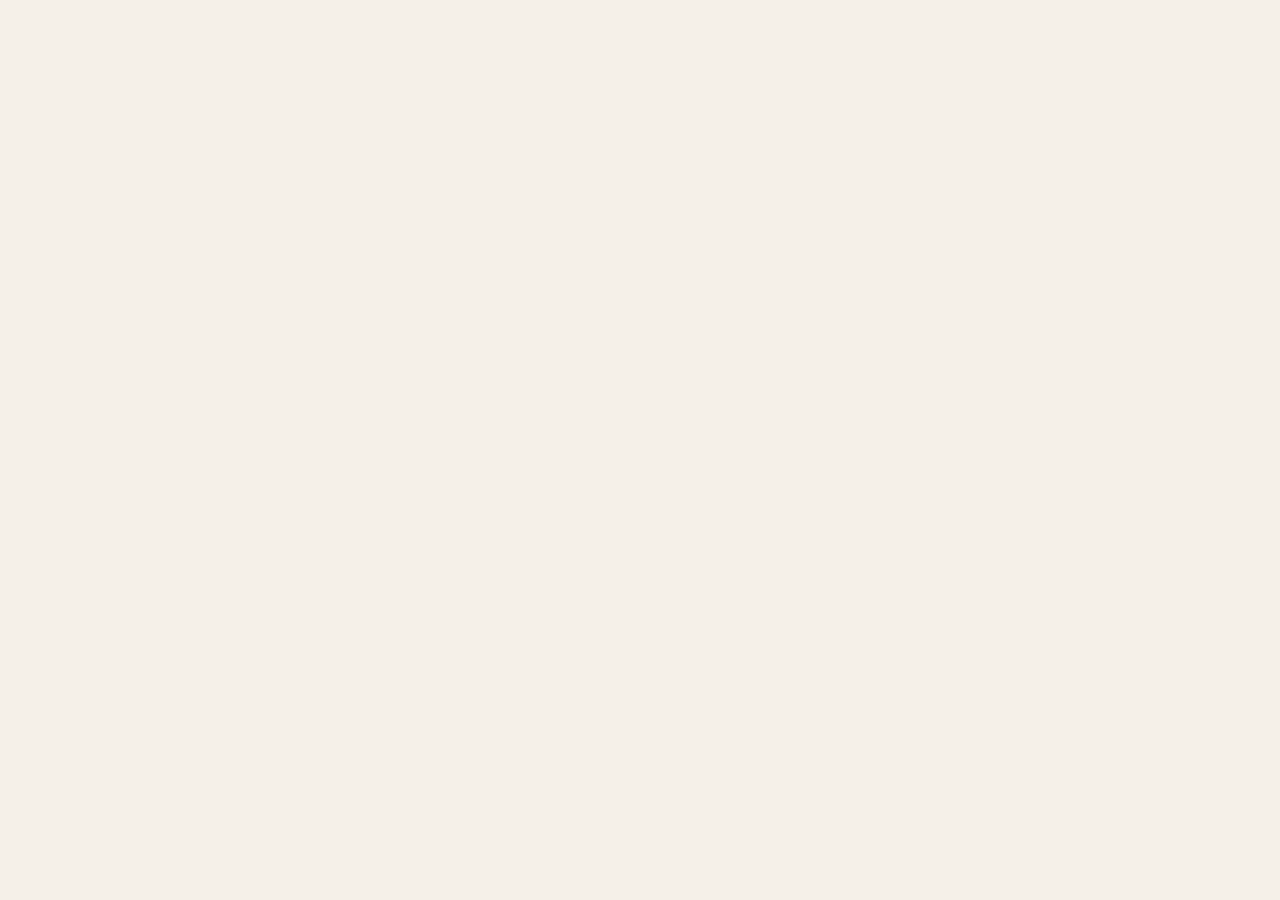
==== cgu.html @ 9139ba4c "Initial commit — plus2clicks.fr Co-Authored-By: Claude Sonnet 4.6 <noreply@anthropic.com>" ====
<!DOCTYPE html>
<html>
<head>
<meta charset="utf-8">
<meta name="viewport" content="width=device-width, initial-scale=1">
<script src="./support.js"></script>
</head>
<body>
<x-dc>
<helmet>
<link rel="preconnect" href="https://fonts.googleapis.com">
<link href="https://fonts.googleapis.com/css2?family=Luckiest+Guy&family=DM+Sans:opsz,wght@9..40,400;9..40,500;9..40,600;9..40,700&display=swap" rel="stylesheet">
<style>*{box-sizing:border-box}body{margin:0;font-family:'DM Sans',system-ui,sans-serif;background:#F5F0E8;color:#1A1A1A}a{color:#D93B2B}a:hover{color:#c0311f}</style>
</helmet>
<nav style="background:#F5F0E8;padding:18px 40px;display:flex;align-items:center;justify-content:space-between;border-bottom:1px solid rgba(0,0,0,.08)">
  <a href="index.html" style="font-family:'DM Sans';font-weight:600;font-size:17px;color:#1A1A1A;text-decoration:none">← Matthis Pondaven</a>
</nav>
<main style="max-width:760px;margin:60px auto;padding:0 24px 80px">
  <h1 style="font-family:'Luckiest Guy',cursive;font-weight:400;font-size:48px;margin:0 0 10px">Conditions générales d'utilisation</h1>
  <p style="color:#666;font-size:14px;margin:0 0 40px">En vigueur au 1er janvier 2026</p>

  <h2 style="font-size:18px;font-weight:700;margin:32px 0 8px">1. Objet</h2>
  <p style="line-height:1.7;margin:0">Les présentes CGU régissent l'utilisation du site plus2clicks.fr, édité par Matthis Pondaven. En accédant au site, l'utilisateur accepte ces conditions.</p>

  <h2 style="font-size:18px;font-weight:700;margin:32px 0 8px">2. Accès au site</h2>
  <p style="line-height:1.7;margin:0">Le site est accessible gratuitement depuis tout appareil connecté. Matthis Pondaven se réserve le droit de modifier ou d'interrompre le site à tout moment sans préavis.</p>

  <h2 style="font-size:18px;font-weight:700;margin:32px 0 8px">3. Contenu</h2>
  <p style="line-height:1.7;margin:0">Les informations présentées sont fournies à titre indicatif. Les résultats (CTR, leads) affichés sont des exemples réels non contractuels. Matthis Pondaven ne garantit pas l'exactitude ou l'exhaustivité des informations.</p>

  <h2 style="font-size:18px;font-weight:700;margin:32px 0 8px">4. Liens externes</h2>
  <p style="line-height:1.7;margin:0">Le site contient des liens vers WhatsApp, Instagram et LinkedIn. Matthis Pondaven n'est pas responsable du contenu de ces plateformes tierces.</p>

  <h2 style="font-size:18px;font-weight:700;margin:32px 0 8px">5. Propriété intellectuelle</h2>
  <p style="line-height:1.7;margin:0">Tous les éléments du site sont protégés par le droit d'auteur. Toute reproduction sans autorisation est interdite.</p>

  <h2 style="font-size:18px;font-weight:700;margin:32px 0 8px">6. Données personnelles</h2>
  <p style="line-height:1.7;margin:0">Le site ne collecte aucune donnée personnelle via formulaire. Consultez la <a href="confidentialite.html">Politique de confidentialité</a> pour plus d'informations.</p>

  <h2 style="font-size:18px;font-weight:700;margin:32px 0 8px">7. Droit applicable</h2>
  <p style="line-height:1.7;margin:0">Les présentes CGU sont régies par le droit français. Tout litige sera soumis aux tribunaux compétents de France.</p>
</main>
<footer style="background:#141414;color:#777;padding:24px 40px;font-family:'DM Sans';font-size:13px;text-align:center">
  © 2026 Matthis Pondaven — Plus2Clicks. Tous droits réservés.
</footer>
</x-dc>
</body>
</html>
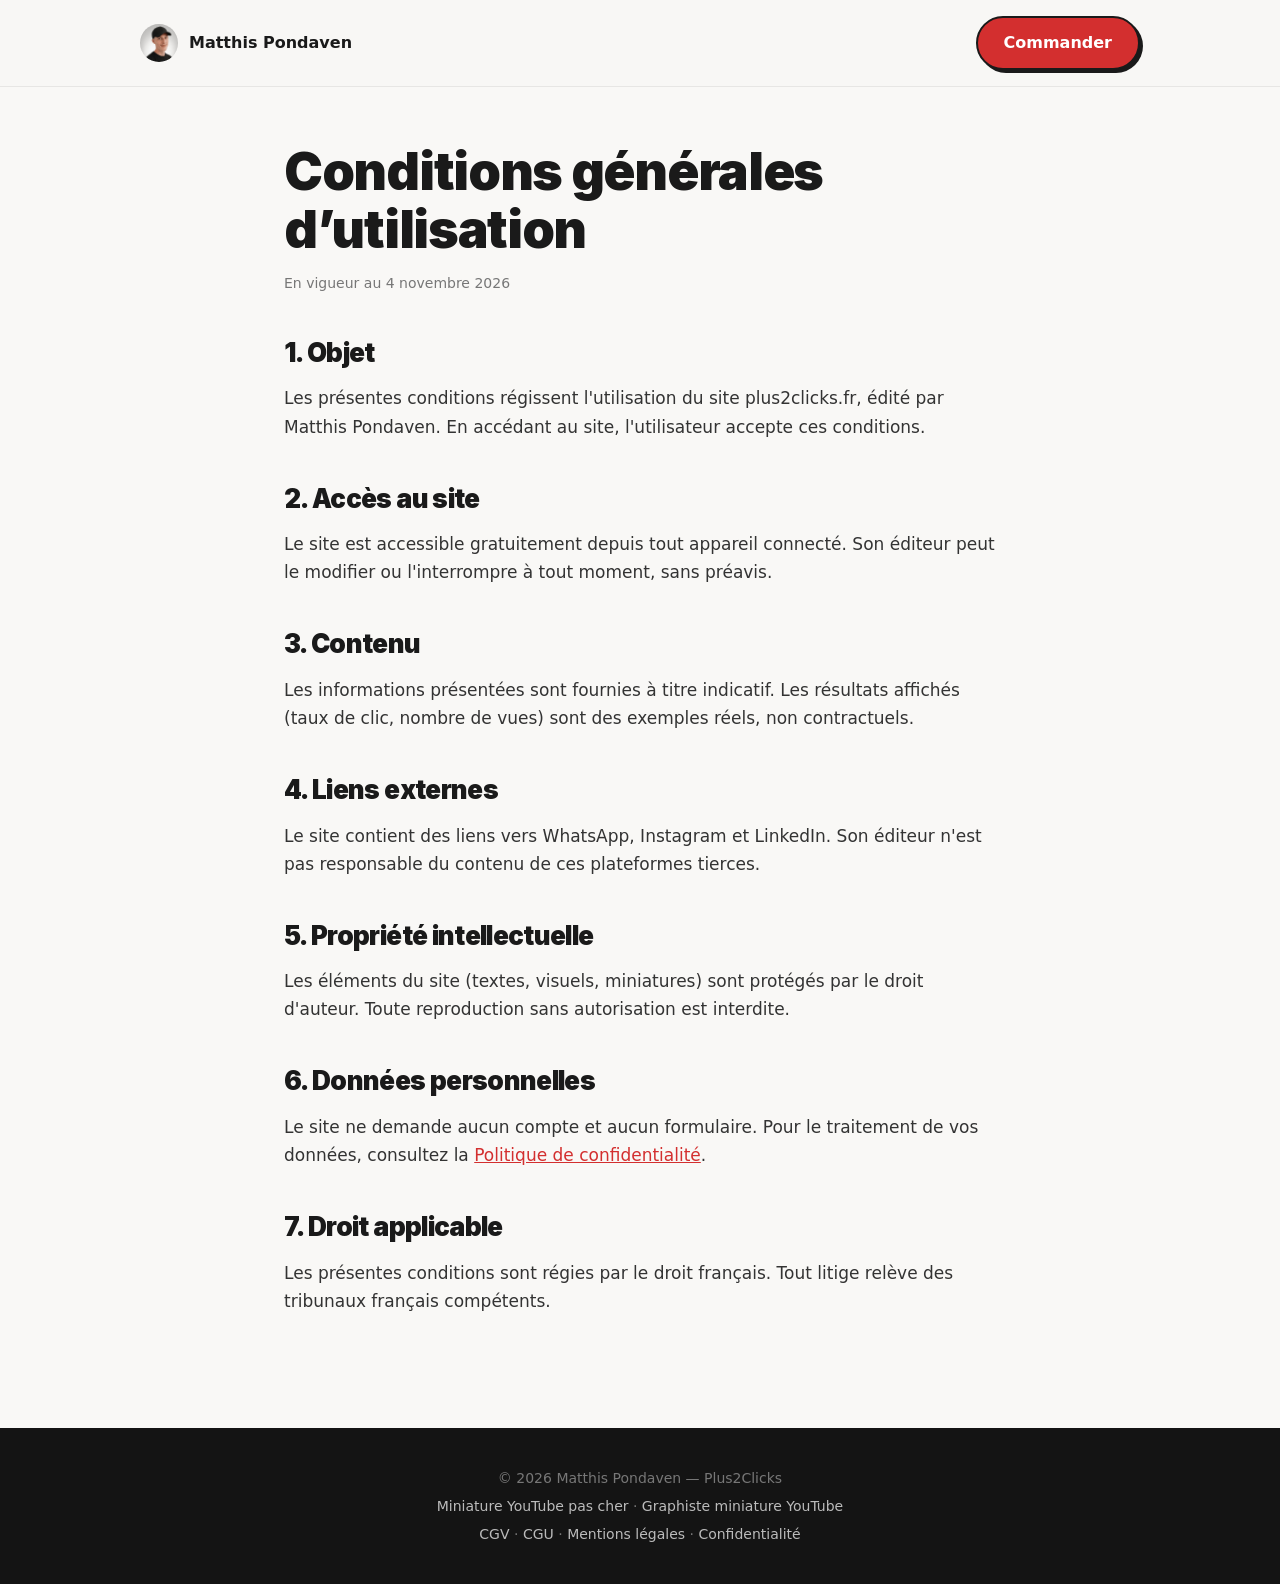
==== commit 1d6b6d36: "Style : polices hébergées, guides et CGU au même style, titre « Miniature YouTube » Les polices vien" ====
--- a/cgu.html
+++ b/cgu.html
@@ -1,48 +1,75 @@
 <!DOCTYPE html>
-<html>
+<html lang="fr">
 <head>
 <meta charset="utf-8">
 <meta name="viewport" content="width=device-width, initial-scale=1">
-<script src="./support.js"></script>
+<title>Conditions générales d’utilisation | Plus2Clicks</title>
+<meta name="description" content="Conditions générales d’utilisation du site plus2clicks.fr : accès, contenu, liens externes et données personnelles.">
+<meta name="robots" content="index, follow">
+<link rel="canonical" href="https://plus2clicks.fr/cgu.html">
+<meta property="og:type" content="website">
+<meta property="og:site_name" content="Plus2Clicks">
+<meta property="og:locale" content="fr_FR">
+<meta property="og:title" content="Conditions générales d’utilisation | Plus2Clicks">
+<meta property="og:description" content="Conditions générales d’utilisation du site plus2clicks.fr : accès, contenu, liens externes et données personnelles.">
+<meta property="og:url" content="https://plus2clicks.fr/cgu.html">
+<meta property="og:image" content="https://plus2clicks.fr/img/og-cover.jpg">
+<link rel="icon" type="image/png" href="assets/favicon.png">
+<link rel="stylesheet" href="assets/fonts/fonts.css">
+<script defer src="https://cloud.umami.is/script.js" data-website-id="996ccb9f-3492-4d0f-80b6-0ccb431aa332"></script>
+<style>
+  *{box-sizing:border-box}
+  body{margin:0;font-family:'DM Sans',system-ui,sans-serif;color:#1A1A1A;background:#F9F8F6;line-height:1.65;-webkit-font-smoothing:antialiased}
+  a{color:#D32F2F}
+  h1,h2,h3{font-family:'Inter',system-ui,sans-serif;font-weight:900;letter-spacing:-0.025em;line-height:1.1}
+  h1{font-size:clamp(36px,5vw,52px);margin:0 0 14px}
+  h2{font-size:26px;margin:44px 0 12px}
+  h3{font-size:19px;margin:24px 0 6px}
+  p,li{font-size:17px;color:#333}
+  ul{padding-left:20px}
+  .lead{font-size:20px;color:#555}
+  .meta{font-size:14px;color:#777;margin:0 0 36px}
+  .nav{background:rgba(249,248,246,.92);border-bottom:1px solid rgba(0,0,0,.07);padding:16px 24px}
+  .nav-in{max-width:1000px;margin:0 auto;display:flex;align-items:center;justify-content:space-between;gap:16px}
+  .brand{display:flex;align-items:center;gap:11px;color:#1A1A1A;text-decoration:none;font-weight:700;font-size:16px}
+  .brand img{width:38px;height:38px;border-radius:50%;object-fit:cover;object-position:center 30%}
+  .btn{display:inline-flex;align-items:center;background:#D32F2F;color:#fff;font-weight:700;font-size:16px;padding:12px 26px;border-radius:50px;border:2.5px solid #1A1A1A;box-shadow:3px 3px 0 #1A1A1A;text-decoration:none;transition:transform .15s ease,box-shadow .15s ease}
+  .btn:hover{background:#E5574F;color:#fff;transform:translate(2px,2px);box-shadow:1px 1px 0 #1A1A1A}
+  main{max-width:760px;margin:0 auto;padding:56px 24px 96px}
+  .card{background:#fff;border-radius:18px;padding:30px;box-shadow:0 4px 20px rgba(0,0,0,.06);margin-top:28px}
+  .center{text-align:center}
+  footer{background:#141414;color:#777;padding:36px 24px;font-size:14px;text-align:center;line-height:2}
+  footer a{color:#bbb;text-decoration:none}
+  footer a:hover{color:#fff}
+</style>
 </head>
 <body>
-<x-dc>
-<helmet>
-<link rel="preconnect" href="https://fonts.googleapis.com">
-<link href="https://fonts.googleapis.com/css2?family=Luckiest+Guy&family=DM+Sans:opsz,wght@9..40,400;9..40,500;9..40,600;9..40,700&display=swap" rel="stylesheet">
-<style>*{box-sizing:border-box}body{margin:0;font-family:'DM Sans',system-ui,sans-serif;background:#F5F0E8;color:#1A1A1A}a{color:#D93B2B}a:hover{color:#c0311f}</style>
-</helmet>
-<nav style="background:#F5F0E8;padding:18px 40px;display:flex;align-items:center;justify-content:space-between;border-bottom:1px solid rgba(0,0,0,.08)">
-  <a href="index.html" style="font-family:'DM Sans';font-weight:600;font-size:17px;color:#1A1A1A;text-decoration:none">← Matthis Pondaven</a>
-</nav>
-<main style="max-width:760px;margin:60px auto;padding:0 24px 80px">
-  <h1 style="font-family:'Luckiest Guy',cursive;font-weight:400;font-size:48px;margin:0 0 10px">Conditions générales d'utilisation</h1>
-  <p style="color:#666;font-size:14px;margin:0 0 40px">En vigueur au 1er janvier 2026</p>
-
-  <h2 style="font-size:18px;font-weight:700;margin:32px 0 8px">1. Objet</h2>
-  <p style="line-height:1.7;margin:0">Les présentes CGU régissent l'utilisation du site plus2clicks.fr, édité par Matthis Pondaven. En accédant au site, l'utilisateur accepte ces conditions.</p>
-
-  <h2 style="font-size:18px;font-weight:700;margin:32px 0 8px">2. Accès au site</h2>
-  <p style="line-height:1.7;margin:0">Le site est accessible gratuitement depuis tout appareil connecté. Matthis Pondaven se réserve le droit de modifier ou d'interrompre le site à tout moment sans préavis.</p>
-
-  <h2 style="font-size:18px;font-weight:700;margin:32px 0 8px">3. Contenu</h2>
-  <p style="line-height:1.7;margin:0">Les informations présentées sont fournies à titre indicatif. Les résultats (CTR, leads) affichés sont des exemples réels non contractuels. Matthis Pondaven ne garantit pas l'exactitude ou l'exhaustivité des informations.</p>
-
-  <h2 style="font-size:18px;font-weight:700;margin:32px 0 8px">4. Liens externes</h2>
-  <p style="line-height:1.7;margin:0">Le site contient des liens vers WhatsApp, Instagram et LinkedIn. Matthis Pondaven n'est pas responsable du contenu de ces plateformes tierces.</p>
-
-  <h2 style="font-size:18px;font-weight:700;margin:32px 0 8px">5. Propriété intellectuelle</h2>
-  <p style="line-height:1.7;margin:0">Tous les éléments du site sont protégés par le droit d'auteur. Toute reproduction sans autorisation est interdite.</p>
-
-  <h2 style="font-size:18px;font-weight:700;margin:32px 0 8px">6. Données personnelles</h2>
-  <p style="line-height:1.7;margin:0">Le site ne collecte aucune donnée personnelle via formulaire. Consultez la <a href="confidentialite.html">Politique de confidentialité</a> pour plus d'informations.</p>
-
-  <h2 style="font-size:18px;font-weight:700;margin:32px 0 8px">7. Droit applicable</h2>
-  <p style="line-height:1.7;margin:0">Les présentes CGU sont régies par le droit français. Tout litige sera soumis aux tribunaux compétents de France.</p>
+<header class="nav"><div class="nav-in">
+  <a class="brand" href="index.html"><img src="assets/matthis.jpg" alt="" width="38" height="38">Matthis Pondaven</a>
+  <a class="btn" href="index.html#offre">Commander</a>
+</div></header>
+<main>
+  <h1>Conditions générales d’utilisation</h1>
+  <p class="meta">En vigueur au 4 novembre 2026</p>
+  <h2>1. Objet</h2>
+  <p>Les présentes conditions régissent l'utilisation du site plus2clicks.fr, édité par Matthis Pondaven. En accédant au site, l'utilisateur accepte ces conditions.</p>
+  <h2>2. Accès au site</h2>
+  <p>Le site est accessible gratuitement depuis tout appareil connecté. Son éditeur peut le modifier ou l'interrompre à tout moment, sans préavis.</p>
+  <h2>3. Contenu</h2>
+  <p>Les informations présentées sont fournies à titre indicatif. Les résultats affichés (taux de clic, nombre de vues) sont des exemples réels, non contractuels.</p>
+  <h2>4. Liens externes</h2>
+  <p>Le site contient des liens vers WhatsApp, Instagram et LinkedIn. Son éditeur n'est pas responsable du contenu de ces plateformes tierces.</p>
+  <h2>5. Propriété intellectuelle</h2>
+  <p>Les éléments du site (textes, visuels, miniatures) sont protégés par le droit d'auteur. Toute reproduction sans autorisation est interdite.</p>
+  <h2>6. Données personnelles</h2>
+  <p>Le site ne demande aucun compte et aucun formulaire. Pour le traitement de vos données, consultez la <a href="confidentialite.html">Politique de confidentialité</a>.</p>
+  <h2>7. Droit applicable</h2>
+  <p>Les présentes conditions sont régies par le droit français. Tout litige relève des tribunaux français compétents.</p>
 </main>
-<footer style="background:#141414;color:#777;padding:24px 40px;font-family:'DM Sans';font-size:13px;text-align:center">
-  © 2026 Matthis Pondaven — Plus2Clicks. Tous droits réservés.
+<footer>
+  © 2026 Matthis Pondaven — Plus2Clicks<br>
+  <a href="miniature-youtube-pas-cher.html">Miniature YouTube pas cher</a> · <a href="graphiste-miniature-youtube.html">Graphiste miniature YouTube</a><br>
+  <a href="cgv.html">CGV</a> · <a href="cgu.html">CGU</a> · <a href="mentions-legales.html">Mentions légales</a> · <a href="confidentialite.html">Confidentialité</a>
 </footer>
-</x-dc>
 </body>
 </html>
--- a/assets/fonts/fonts.css
+++ b/assets/fonts/fonts.css
@@ -0,0 +1,144 @@
+/* latin-ext */
+@font-face {
+  font-family: 'DMSans';
+  font-style: normal;
+  font-weight: 400;
+  font-display: swap;
+  src: url(DMSans-latin-ext-400-0.woff2) format('woff2');
+  unicode-range: U+0100-02BA, U+02BD-02C5, U+02C7-02CC, U+02CE-02D7, U+02DD-02FF, U+0304, U+0308, U+0329, U+1D00-1DBF, U+1E00-1E9F, U+1EF2-1EFF, U+2020, U+20A0-20AB, U+20AD-20C4, U+2113, U+2C60-2C7F, U+A720-A7FF;
+}
+/* latin */
+@font-face {
+  font-family: 'DMSans';
+  font-style: normal;
+  font-weight: 400;
+  font-display: swap;
+  src: url(DMSans-latin-400-1.woff2) format('woff2');
+  unicode-range: U+0000-00FF, U+0131, U+0152-0153, U+02BB-02BC, U+02C6, U+02DA, U+02DC, U+0304, U+0308, U+0329, U+2000-206F, U+20AC, U+2122, U+2191, U+2193, U+2212, U+2215, U+FEFF, U+FFFD;
+}
+/* latin-ext */
+@font-face {
+  font-family: 'DMSans';
+  font-style: normal;
+  font-weight: 500;
+  font-display: swap;
+  src: url(DMSans-latin-ext-500-2.woff2) format('woff2');
+  unicode-range: U+0100-02BA, U+02BD-02C5, U+02C7-02CC, U+02CE-02D7, U+02DD-02FF, U+0304, U+0308, U+0329, U+1D00-1DBF, U+1E00-1E9F, U+1EF2-1EFF, U+2020, U+20A0-20AB, U+20AD-20C4, U+2113, U+2C60-2C7F, U+A720-A7FF;
+}
+/* latin */
+@font-face {
+  font-family: 'DMSans';
+  font-style: normal;
+  font-weight: 500;
+  font-display: swap;
+  src: url(DMSans-latin-500-3.woff2) format('woff2');
+  unicode-range: U+0000-00FF, U+0131, U+0152-0153, U+02BB-02BC, U+02C6, U+02DA, U+02DC, U+0304, U+0308, U+0329, U+2000-206F, U+20AC, U+2122, U+2191, U+2193, U+2212, U+2215, U+FEFF, U+FFFD;
+}
+/* latin-ext */
+@font-face {
+  font-family: 'DMSans';
+  font-style: normal;
+  font-weight: 600;
+  font-display: swap;
+  src: url(DMSans-latin-ext-600-4.woff2) format('woff2');
+  unicode-range: U+0100-02BA, U+02BD-02C5, U+02C7-02CC, U+02CE-02D7, U+02DD-02FF, U+0304, U+0308, U+0329, U+1D00-1DBF, U+1E00-1E9F, U+1EF2-1EFF, U+2020, U+20A0-20AB, U+20AD-20C4, U+2113, U+2C60-2C7F, U+A720-A7FF;
+}
+/* latin */
+@font-face {
+  font-family: 'DMSans';
+  font-style: normal;
+  font-weight: 600;
+  font-display: swap;
+  src: url(DMSans-latin-600-5.woff2) format('woff2');
+  unicode-range: U+0000-00FF, U+0131, U+0152-0153, U+02BB-02BC, U+02C6, U+02DA, U+02DC, U+0304, U+0308, U+0329, U+2000-206F, U+20AC, U+2122, U+2191, U+2193, U+2212, U+2215, U+FEFF, U+FFFD;
+}
+/* latin-ext */
+@font-face {
+  font-family: 'DMSans';
+  font-style: normal;
+  font-weight: 700;
+  font-display: swap;
+  src: url(DMSans-latin-ext-700-6.woff2) format('woff2');
+  unicode-range: U+0100-02BA, U+02BD-02C5, U+02C7-02CC, U+02CE-02D7, U+02DD-02FF, U+0304, U+0308, U+0329, U+1D00-1DBF, U+1E00-1E9F, U+1EF2-1EFF, U+2020, U+20A0-20AB, U+20AD-20C4, U+2113, U+2C60-2C7F, U+A720-A7FF;
+}
+/* latin */
+@font-face {
+  font-family: 'DMSans';
+  font-style: normal;
+  font-weight: 700;
+  font-display: swap;
+  src: url(DMSans-latin-700-7.woff2) format('woff2');
+  unicode-range: U+0000-00FF, U+0131, U+0152-0153, U+02BB-02BC, U+02C6, U+02DA, U+02DC, U+0304, U+0308, U+0329, U+2000-206F, U+20AC, U+2122, U+2191, U+2193, U+2212, U+2215, U+FEFF, U+FFFD;
+}
+/* latin-ext */
+@font-face {
+  font-family: 'Inter';
+  font-style: normal;
+  font-weight: 500;
+  font-display: swap;
+  src: url(Inter-latin-ext-500-8.woff2) format('woff2');
+  unicode-range: U+0100-02BA, U+02BD-02C5, U+02C7-02CC, U+02CE-02D7, U+02DD-02FF, U+0304, U+0308, U+0329, U+1D00-1DBF, U+1E00-1E9F, U+1EF2-1EFF, U+2020, U+20A0-20AB, U+20AD-20C4, U+2113, U+2C60-2C7F, U+A720-A7FF;
+}
+/* latin */
+@font-face {
+  font-family: 'Inter';
+  font-style: normal;
+  font-weight: 500;
+  font-display: swap;
+  src: url(Inter-latin-500-9.woff2) format('woff2');
+  unicode-range: U+0000-00FF, U+0131, U+0152-0153, U+02BB-02BC, U+02C6, U+02DA, U+02DC, U+0304, U+0308, U+0329, U+2000-206F, U+20AC, U+2122, U+2191, U+2193, U+2212, U+2215, U+FEFF, U+FFFD;
+}
+/* latin-ext */
+@font-face {
+  font-family: 'Inter';
+  font-style: normal;
+  font-weight: 700;
+  font-display: swap;
+  src: url(Inter-latin-ext-700-10.woff2) format('woff2');
+  unicode-range: U+0100-02BA, U+02BD-02C5, U+02C7-02CC, U+02CE-02D7, U+02DD-02FF, U+0304, U+0308, U+0329, U+1D00-1DBF, U+1E00-1E9F, U+1EF2-1EFF, U+2020, U+20A0-20AB, U+20AD-20C4, U+2113, U+2C60-2C7F, U+A720-A7FF;
+}
+/* latin */
+@font-face {
+  font-family: 'Inter';
+  font-style: normal;
+  font-weight: 700;
+  font-display: swap;
+  src: url(Inter-latin-700-11.woff2) format('woff2');
+  unicode-range: U+0000-00FF, U+0131, U+0152-0153, U+02BB-02BC, U+02C6, U+02DA, U+02DC, U+0304, U+0308, U+0329, U+2000-206F, U+20AC, U+2122, U+2191, U+2193, U+2212, U+2215, U+FEFF, U+FFFD;
+}
+/* latin-ext */
+@font-face {
+  font-family: 'Inter';
+  font-style: normal;
+  font-weight: 800;
+  font-display: swap;
+  src: url(Inter-latin-ext-800-12.woff2) format('woff2');
+  unicode-range: U+0100-02BA, U+02BD-02C5, U+02C7-02CC, U+02CE-02D7, U+02DD-02FF, U+0304, U+0308, U+0329, U+1D00-1DBF, U+1E00-1E9F, U+1EF2-1EFF, U+2020, U+20A0-20AB, U+20AD-20C4, U+2113, U+2C60-2C7F, U+A720-A7FF;
+}
+/* latin */
+@font-face {
+  font-family: 'Inter';
+  font-style: normal;
+  font-weight: 800;
+  font-display: swap;
+  src: url(Inter-latin-800-13.woff2) format('woff2');
+  unicode-range: U+0000-00FF, U+0131, U+0152-0153, U+02BB-02BC, U+02C6, U+02DA, U+02DC, U+0304, U+0308, U+0329, U+2000-206F, U+20AC, U+2122, U+2191, U+2193, U+2212, U+2215, U+FEFF, U+FFFD;
+}
+/* latin-ext */
+@font-face {
+  font-family: 'Inter';
+  font-style: normal;
+  font-weight: 900;
+  font-display: swap;
+  src: url(Inter-latin-ext-900-14.woff2) format('woff2');
+  unicode-range: U+0100-02BA, U+02BD-02C5, U+02C7-02CC, U+02CE-02D7, U+02DD-02FF, U+0304, U+0308, U+0329, U+1D00-1DBF, U+1E00-1E9F, U+1EF2-1EFF, U+2020, U+20A0-20AB, U+20AD-20C4, U+2113, U+2C60-2C7F, U+A720-A7FF;
+}
+/* latin */
+@font-face {
+  font-family: 'Inter';
+  font-style: normal;
+  font-weight: 900;
+  font-display: swap;
+  src: url(Inter-latin-900-15.woff2) format('woff2');
+  unicode-range: U+0000-00FF, U+0131, U+0152-0153, U+02BB-02BC, U+02C6, U+02DA, U+02DC, U+0304, U+0308, U+0329, U+2000-206F, U+20AC, U+2122, U+2191, U+2193, U+2212, U+2215, U+FEFF, U+FFFD;
+}
